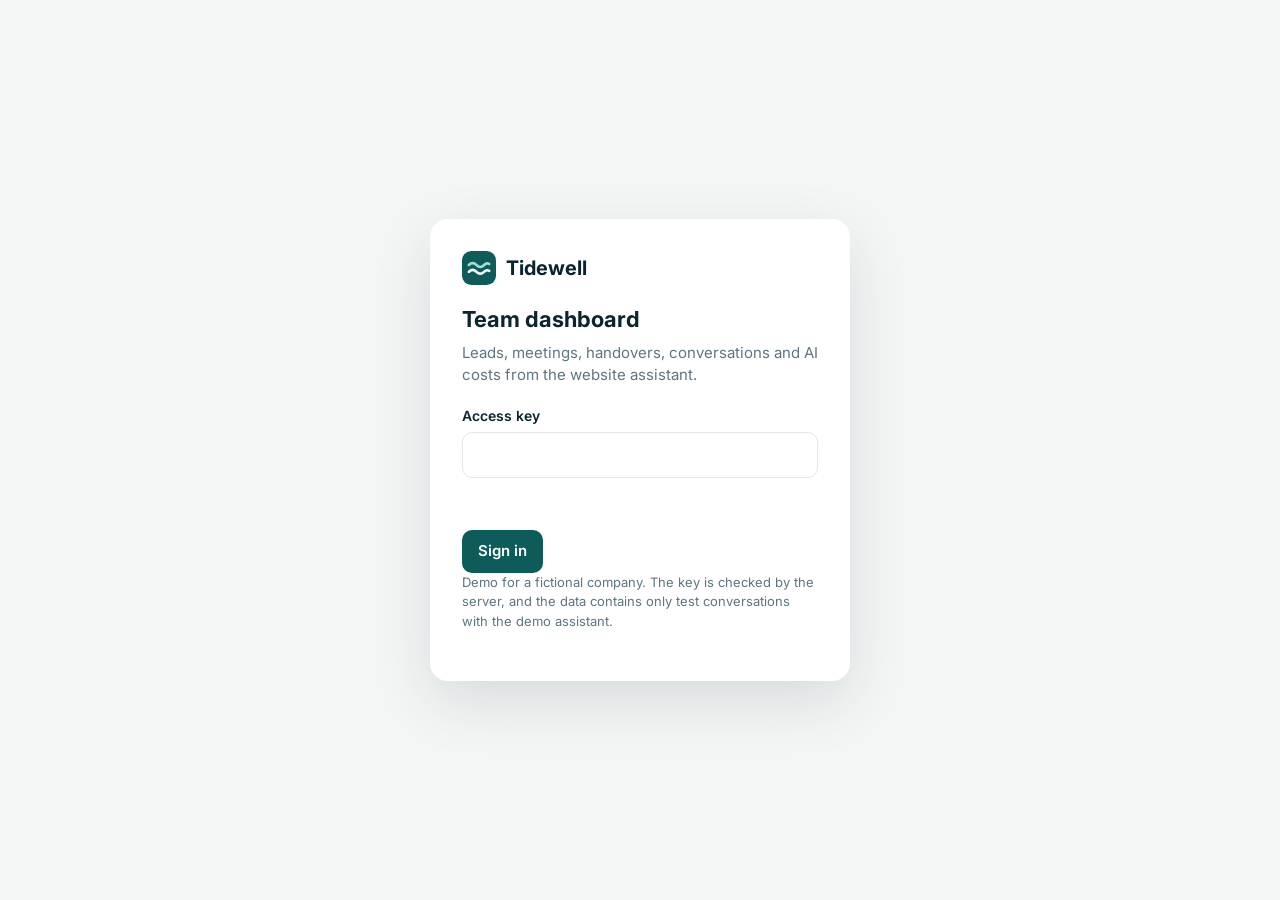
==== admin/index.html @ 9776bb17 "Tidewell demo: agentic website with live chat, voice and callback agents Co-Authored-By: Claude Opus" ====
<!doctype html>
<html lang="en">
<head>
<meta charset="utf-8">
<meta name="viewport" content="width=device-width, initial-scale=1">
<title>Team dashboard · Tidewell (demo)</title>
<meta name="robots" content="noindex, nofollow">
<link rel="icon" href="../assets/logo.svg" type="image/svg+xml">
<link rel="preconnect" href="https://fonts.googleapis.com">
<link rel="preconnect" href="https://fonts.gstatic.com" crossorigin>
<link href="https://fonts.googleapis.com/css2?family=Inter:wght@400;500;600;700&display=swap" rel="stylesheet">
<link rel="stylesheet" href="../assets/admin.css">
<script>window.TIDEWELL_ADMIN = {"enc":{"salt":"LC/PtNr9MpPQXmg7fQsrtA==","iv":"c6FfQCE/MiEJiNnZ","ct":"qjzvKp8yDVBAnEBCLkBki2WzOgLARNwyo0BzOTLVubaPNulQ5U6tWu4EjY/L457dsXQRWbig/HbWV4xxhSxdOFlnGzXGlRRGtUZivyzDtZmS7hZ/yDrUIg==","iter":210000}};</script>
<script src="../assets/admin.js" defer></script>
</head>
<body>
<section class="login" id="login">
  <form class="login-card" id="login-form">
    <div class="brand"><svg viewBox="0 0 40 40" aria-hidden="true"><rect width="40" height="40" rx="11" fill="#0d5c5a"/><path d="M8 16.5c3-3 6-3 9 0s6 3 9 0c2-2 4-2.4 6-1.2" stroke="#9fe0d6" stroke-width="3" fill="none" stroke-linecap="round"/><path d="M8 24.5c3-3 6-3 9 0s6 3 9 0c2-2 4-2.4 6-1.2" stroke="#fff" stroke-width="3" fill="none" stroke-linecap="round"/></svg><span>Tidewell</span></div>
    <h1>Team dashboard</h1>
    <p>Leads, meetings, handovers, conversations and AI costs from the website assistant.</p>
    <div class="field"><label for="key">Access key</label><input id="key" type="password" autocomplete="current-password" required></div>
    <p class="err" id="login-err" role="alert"></p>
    <button class="btn" id="login-btn" type="submit">Sign in</button>
    <p class="fine">Demo for a fictional company. The key is checked by the server, and the data contains only test conversations with the demo assistant.</p>
  </form>
</section>
<div class="app hidden" id="app">
  <nav class="side" aria-label="Dashboard sections">
    <div class="brand"><svg viewBox="0 0 40 40" aria-hidden="true"><rect width="40" height="40" rx="11" fill="#0d5c5a"/><path d="M8 16.5c3-3 6-3 9 0s6 3 9 0c2-2 4-2.4 6-1.2" stroke="#9fe0d6" stroke-width="3" fill="none" stroke-linecap="round"/><path d="M8 24.5c3-3 6-3 9 0s6 3 9 0c2-2 4-2.4 6-1.2" stroke="#fff" stroke-width="3" fill="none" stroke-linecap="round"/></svg><span>Tidewell<small>Team dashboard</small></span></div>
    <div id="tabs" role="tablist" style="display:contents"></div>
    <div class="spacer"></div>
    <a class="back" href="../index.html">← Back to website</a>
  </nav>
  <main>
    <div class="topbar">
      <h1 id="title">Overview</h1>
      <span class="meta" id="updated"></span>
      <button class="btn ghost sm" id="refresh" type="button">Refresh</button>
      <button class="btn ghost sm" id="signout" type="button">Sign out</button>
    </div>
    <div id="view"></div>
  </main>
</div>
</body>
</html>
---- assets/admin.css ----
:root {
  --ink: #0b2530; --ink-2: #33505a; --muted: #5d7680; --line: #e3e8e6; --bg: #f4f6f5; --white: #fff;
  --teal: #0d5c5a; --teal-2: #0a4746; --mist: #e3f1ee; --coral: #e8704a;
  --surface-1: #fcfcfb; --grid: #e6e9e8;
  --series-1: #2a78d6; --series-2: #eb6834; --series-3: #1baf7a;
  --good: #0ca30c; --warning: #fab219; --serious: #ec835a; --critical: #d03b3b;
  --body: "Inter", system-ui, -apple-system, "Segoe UI", Roboto, sans-serif;
}
* { box-sizing: border-box; }
body { margin: 0; font: 15px/1.5 var(--body); color: var(--ink); background: var(--bg); -webkit-font-smoothing: antialiased; }
button, input, select { font: inherit; }
a { color: var(--teal); }
:focus-visible { outline: 3px solid #2f9c95; outline-offset: 2px; border-radius: 6px; }
.hidden { display: none !important; }

/* Login */
.login { min-height: 100vh; display: grid; place-items: center; padding: 24px; }
.login-card { width: min(420px, 100%); background: var(--white); border-radius: 18px; padding: 32px; box-shadow: 0 20px 60px rgba(11, 37, 48, .12); }
.login-card .brand { display: flex; align-items: center; gap: 10px; font-weight: 700; font-size: 20px; margin-bottom: 18px; }
.login-card .brand svg { width: 34px; height: 34px; }
.login-card h1 { font-size: 22px; margin: 0 0 6px; }
.login-card p { color: var(--muted); margin: 0 0 18px; }
.field { display: grid; gap: 6px; margin-bottom: 14px; }
.field label { font-weight: 600; font-size: 14px; }
.field input { border: 1.5px solid var(--line); border-radius: 10px; padding: 11px 12px; }
.err { color: var(--critical); font-size: 14px; min-height: 20px; margin: 0 0 8px; }
.btn { display: inline-flex; align-items: center; gap: 8px; border: 0; border-radius: 10px; padding: 10px 16px; font-weight: 600; cursor: pointer; background: var(--teal); color: #fff; }
.btn:hover { background: var(--teal-2); }
.btn.ghost { background: transparent; color: var(--ink); border: 1.5px solid var(--line); }
.btn.ghost:hover { border-color: var(--ink-2); }
.btn.sm { padding: 6px 11px; font-size: 13.5px; }
.btn svg { width: 16px; height: 16px; }
.fine { font-size: 13px; color: var(--muted); margin-top: 16px; }

/* App shell */
.app { display: grid; grid-template-columns: 232px 1fr; min-height: 100vh; }
.side { background: var(--ink); color: #c9dbd8; padding: 20px 14px; position: sticky; top: 0; height: 100vh; display: flex; flex-direction: column; gap: 4px; }
.side .brand { display: flex; align-items: center; gap: 10px; color: #fff; font-weight: 700; font-size: 17px; padding: 4px 8px 18px; }
.side .brand svg { width: 30px; height: 30px; }
.side .brand small { display: block; font-weight: 500; font-size: 12px; color: #8fb1ab; }
.tab { display: flex; align-items: center; gap: 10px; width: 100%; background: none; border: 0; color: inherit; text-align: left; padding: 9px 10px; border-radius: 9px; cursor: pointer; font-weight: 500; }
.tab svg { width: 18px; height: 18px; flex: none; opacity: .85; }
.tab:hover { background: rgba(255, 255, 255, .06); color: #fff; }
.tab[aria-selected="true"] { background: rgba(159, 224, 214, .14); color: #fff; }
.tab .count { margin-left: auto; background: rgba(255, 255, 255, .1); border-radius: 999px; padding: 0 8px; font-size: 12px; font-variant-numeric: tabular-nums; }
.side .spacer { flex: 1; }
.side .back { color: #9fe0d6; font-size: 13.5px; padding: 8px 10px; text-decoration: none; }
main { padding: 24px 32px 48px; min-width: 0; }
.topbar { display: flex; align-items: center; gap: 12px; margin-bottom: 20px; flex-wrap: wrap; }
.topbar h1 { font-size: 24px; margin: 0; letter-spacing: -.01em; }
.topbar .meta { color: var(--muted); font-size: 13.5px; margin-left: auto; }
.demo-note { background: #fff8e6; border: 1px solid #f4e1a8; color: #6b5310; border-radius: 12px; padding: 10px 14px; font-size: 13.5px; margin-bottom: 18px; display: flex; gap: 10px; align-items: flex-start; }
.demo-note svg { width: 18px; height: 18px; flex: none; margin-top: 1px; }

/* Cards & tiles */
.tiles { display: grid; grid-template-columns: repeat(6, minmax(0, 1fr)); gap: 12px; margin-bottom: 18px; }
.tile { background: var(--white); border-radius: 14px; padding: 14px 16px; border: 1px solid var(--line); }
.tile .label { color: var(--muted); font-size: 13px; font-weight: 500; }
.tile .value { font-size: 28px; font-weight: 650; letter-spacing: -.01em; margin-top: 2px; }
.tile .sub { color: var(--muted); font-size: 12.5px; }
.card { background: var(--white); border-radius: 14px; border: 1px solid var(--line); padding: 18px 20px; margin-bottom: 18px; min-width: 0; }
.card h2 { font-size: 16px; margin: 0 0 2px; }
.card .desc { color: var(--muted); font-size: 13.5px; margin: 0 0 14px; }
.card-head { display: flex; align-items: flex-start; gap: 12px; }
.card-head .actions { margin-left: auto; display: flex; gap: 8px; }
.grid-2 { display: grid; grid-template-columns: 1.6fr 1fr; gap: 18px; }

/* Chart */
.viz-root { position: relative; }
.legend { display: flex; gap: 16px; flex-wrap: wrap; font-size: 13px; color: var(--ink-2); margin-bottom: 8px; }
.legend span { display: inline-flex; align-items: center; gap: 6px; }
.legend i { width: 10px; height: 10px; border-radius: 2px; display: inline-block; }
.chart svg { width: 100%; height: 240px; display: block; overflow: visible; }
.chart .tick { font-size: 11.5px; fill: var(--muted); font-variant-numeric: tabular-nums; }
.chart .col:hover rect.seg, .chart .col:focus rect.seg { filter: brightness(1.08); }
.chart .col:focus { outline: none; }
.chart .col:focus .hit { stroke: var(--ink); stroke-width: 1; }
.tooltip { position: absolute; pointer-events: none; background: var(--white); border: 1px solid var(--line); box-shadow: 0 8px 24px rgba(11, 37, 48, .14); border-radius: 10px; padding: 8px 10px; font-size: 12.5px; min-width: 150px; z-index: 5; }
.tooltip .t { color: var(--muted); margin-bottom: 4px; }
.tooltip .row { display: flex; align-items: center; gap: 8px; }
.tooltip .row b { font-variant-numeric: tabular-nums; min-width: 22px; }
.tooltip .key { width: 12px; height: 2px; border-radius: 2px; display: inline-block; }

/* Tables */
.table-wrap { overflow-x: auto; }
table { width: 100%; border-collapse: collapse; font-size: 14px; }
th { text-align: left; font-size: 12px; text-transform: uppercase; letter-spacing: .05em; color: var(--muted); font-weight: 600; padding: 8px 10px; border-bottom: 1px solid var(--line); white-space: nowrap; }
td { padding: 10px; border-bottom: 1px solid var(--line); vertical-align: top; }
tr:last-child td { border-bottom: 0; }
tbody tr.clickable { cursor: pointer; }
tbody tr.clickable:hover { background: #f7faf9; }
td.num { font-variant-numeric: tabular-nums; text-align: right; white-space: nowrap; }
td .sub { display: block; color: var(--muted); font-size: 12.5px; }
.empty { color: var(--muted); padding: 22px 4px; text-align: center; }
select.status { border: 1px solid var(--line); border-radius: 8px; padding: 4px 6px; background: #fff; font-size: 13px; }

/* Badges */
.badge { display: inline-flex; align-items: center; gap: 5px; border-radius: 999px; padding: 2px 9px; font-size: 12px; font-weight: 600; white-space: nowrap; background: #eef2f1; color: var(--ink-2); }
.badge svg { width: 13px; height: 13px; }
.badge.hot { background: #fdeae6; color: #9b2c22; }
.badge.warm { background: #fff3dc; color: #7a5300; }
.badge.nurture { background: #e8f0fb; color: #1c4f8f; }
.badge.nofit { background: #eef0ef; color: #4b5b60; }
.badge.good { background: #e3f5e3; color: #0b6b0b; }
.badge.review { background: #fdeae6; color: #9b2c22; }
.chan { display: inline-flex; align-items: center; gap: 6px; color: var(--ink-2); font-size: 13px; white-space: nowrap; }
.chan i { width: 8px; height: 8px; border-radius: 50%; display: inline-block; }

/* Activity */
.activity { list-style: none; margin: 0; padding: 0; display: grid; gap: 2px; }
.activity li { display: grid; grid-template-columns: 26px 1fr auto; gap: 10px; padding: 8px 0; border-bottom: 1px solid var(--line); align-items: start; }
.activity li:last-child { border-bottom: 0; }
.activity .ico { width: 26px; height: 26px; border-radius: 8px; background: var(--mist); color: var(--teal); display: grid; place-items: center; }
.activity .ico svg { width: 15px; height: 15px; }
.activity .when { color: var(--muted); font-size: 12.5px; white-space: nowrap; }
.activity .what { font-size: 14px; }
.activity .what span { display: block; color: var(--muted); font-size: 12.5px; }

/* Drawer */
.drawer-bg { position: fixed; inset: 0; background: rgba(11, 37, 48, .35); z-index: 40; }
.drawer { position: fixed; top: 0; right: 0; bottom: 0; width: min(640px, 100%); background: var(--white); z-index: 41; box-shadow: -20px 0 60px rgba(11, 37, 48, .18); display: flex; flex-direction: column; }
.drawer header { display: flex; align-items: flex-start; gap: 12px; padding: 18px 20px; border-bottom: 1px solid var(--line); }
.drawer header h3 { margin: 0; font-size: 17px; }
.drawer header .sub { color: var(--muted); font-size: 13px; }
.drawer header button { margin-left: auto; }
.drawer .body { padding: 18px 20px; overflow-y: auto; flex: 1; }
.kv { display: grid; grid-template-columns: 140px 1fr; gap: 6px 14px; font-size: 14px; margin-bottom: 16px; }
.kv dt { color: var(--muted); }
.kv dd { margin: 0; word-break: break-word; }
.transcript { display: grid; gap: 8px; }
.msg { max-width: 85%; padding: 8px 12px; border-radius: 12px; font-size: 14px; white-space: pre-wrap; }
.msg.agent { background: #f1f5f4; justify-self: start; }
.msg.user { background: var(--teal); color: #fff; justify-self: end; }
.msg.tool { background: #fbf7ee; border: 1px dashed #e7d9b5; font-family: ui-monospace, SFMono-Regular, Menlo, monospace; font-size: 12px; max-width: 100%; color: #5a4a1d; }
.drawer iframe { width: 100%; height: 520px; border: 1px solid var(--line); border-radius: 10px; background: #fff; }
.section-title { font-size: 13px; text-transform: uppercase; letter-spacing: .05em; color: var(--muted); font-weight: 600; margin: 18px 0 8px; }
audio { width: 100%; margin: 4px 0 12px; }
details.doc { border: 1px solid var(--line); border-radius: 10px; margin-bottom: 8px; }
details.doc summary { cursor: pointer; padding: 12px 14px; font-weight: 600; }
details.doc pre { white-space: pre-wrap; font: 13.5px/1.55 var(--body); margin: 0; padding: 0 14px 14px; color: var(--ink-2); }

@media (max-width: 1100px) { .tiles { grid-template-columns: repeat(3, 1fr); } .grid-2 { grid-template-columns: 1fr; } }
@media (max-width: 820px) {
  .app { grid-template-columns: 1fr; }
  .side { position: sticky; top: 0; height: auto; flex-direction: row; overflow-x: auto; padding: 8px; z-index: 20; gap: 2px; }
  .side .brand, .side .spacer, .side .back { display: none; }
  .tab { white-space: nowrap; width: auto; padding: 8px 10px; }
  .tab svg { display: none; }
  main { padding: 16px; }
  .tiles { grid-template-columns: repeat(2, 1fr); }
  .kv { grid-template-columns: 110px 1fr; }
}
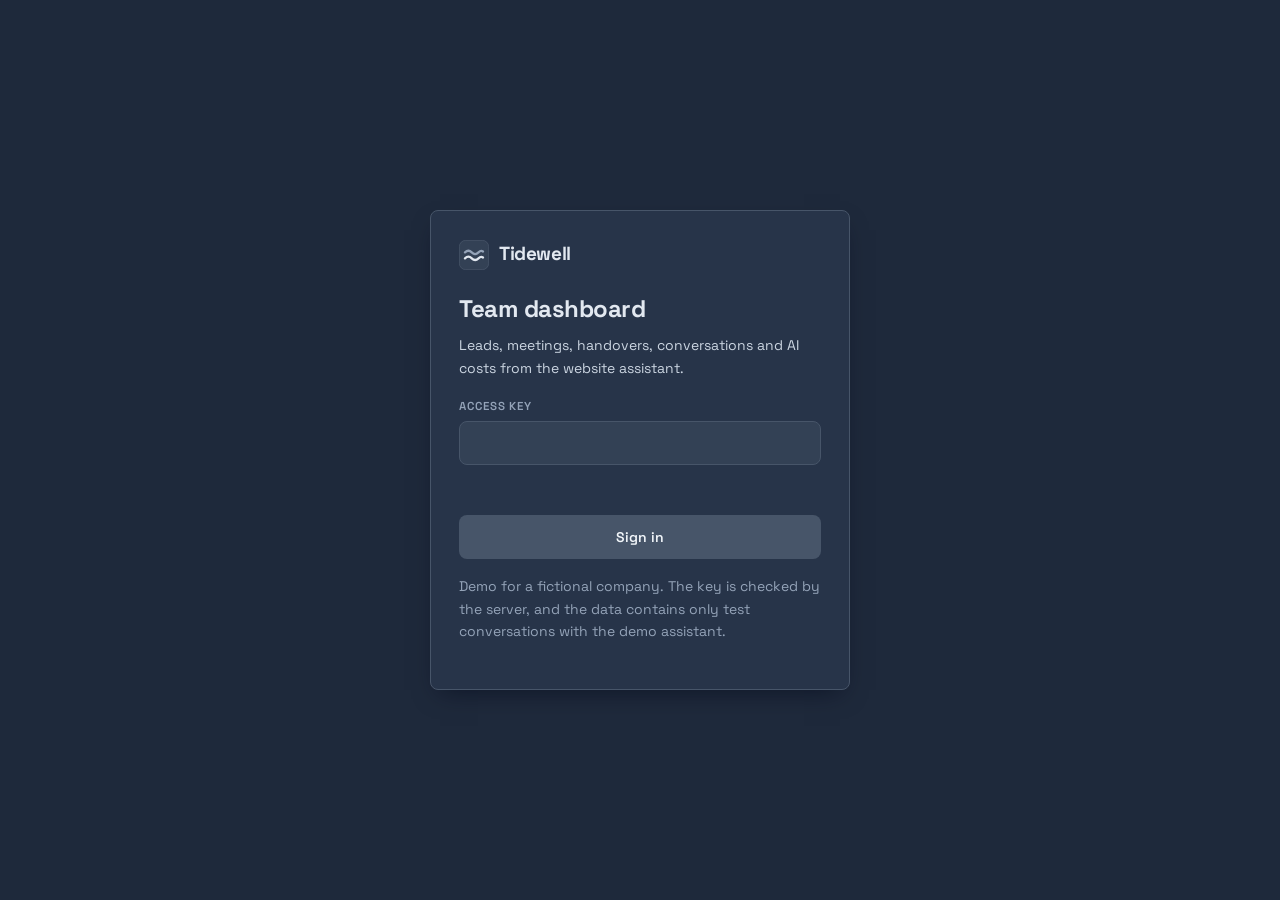
==== commit 9b78f05a: "Redesign site and dashboard in the Slate style Co-Authored-By: Claude Opus 5.5 <noreply@anthropic.co" ====
--- a/admin/index.html
+++ b/admin/index.html
@@ -5,18 +5,19 @@
 <meta name="viewport" content="width=device-width, initial-scale=1">
 <title>Team dashboard · Tidewell (demo)</title>
 <meta name="robots" content="noindex, nofollow">
+<meta name="theme-color" content="#273449">
 <link rel="icon" href="../assets/logo.svg" type="image/svg+xml">
 <link rel="preconnect" href="https://fonts.googleapis.com">
 <link rel="preconnect" href="https://fonts.gstatic.com" crossorigin>
-<link href="https://fonts.googleapis.com/css2?family=Inter:wght@400;500;600;700&display=swap" rel="stylesheet">
+<link href="https://fonts.googleapis.com/css2?family=Space+Grotesk:wght@400;500;600;700&display=swap" rel="stylesheet">
 <link rel="stylesheet" href="../assets/admin.css">
-<script>window.TIDEWELL_ADMIN = {"enc":{"salt":"LC/PtNr9MpPQXmg7fQsrtA==","iv":"c6FfQCE/MiEJiNnZ","ct":"qjzvKp8yDVBAnEBCLkBki2WzOgLARNwyo0BzOTLVubaPNulQ5U6tWu4EjY/L457dsXQRWbig/HbWV4xxhSxdOFlnGzXGlRRGtUZivyzDtZmS7hZ/yDrUIg==","iter":210000}};</script>
+<script>window.TIDEWELL_ADMIN = {"enc":{"salt":"9q2NnvQvTm/p0/k06gdTdA==","iv":"vSeAW6kbe3SxOSzY","ct":"GttIAVKPx+/QP9nVc1gLiDtw3pt/jJkVOP/F8rtfxkGUhg54ttF3LCcDq7N6g+ZKIsgFS91S8TXfpdsbphHDUxbgbe18Tp/TFgIfWmjy83xL91mpQ9BIsQ==","iter":210000}};</script>
 <script src="../assets/admin.js" defer></script>
 </head>
 <body>
 <section class="login" id="login">
   <form class="login-card" id="login-form">
-    <div class="brand"><svg viewBox="0 0 40 40" aria-hidden="true"><rect width="40" height="40" rx="11" fill="#0d5c5a"/><path d="M8 16.5c3-3 6-3 9 0s6 3 9 0c2-2 4-2.4 6-1.2" stroke="#9fe0d6" stroke-width="3" fill="none" stroke-linecap="round"/><path d="M8 24.5c3-3 6-3 9 0s6 3 9 0c2-2 4-2.4 6-1.2" stroke="#fff" stroke-width="3" fill="none" stroke-linecap="round"/></svg><span>Tidewell</span></div>
+    <div class="brand"><svg viewBox="0 0 40 40" aria-hidden="true"><rect width="40" height="40" rx="9" fill="#334155"/><rect x=".5" y=".5" width="39" height="39" rx="8.5" fill="none" stroke="#475569"/><path d="M8 16.5c3-3 6-3 9 0s6 3 9 0c2-2 4-2.4 6-1.2" stroke="#94A3B8" stroke-width="3" fill="none" stroke-linecap="round"/><path d="M8 24.5c3-3 6-3 9 0s6 3 9 0c2-2 4-2.4 6-1.2" stroke="#E2E8F0" stroke-width="3" fill="none" stroke-linecap="round"/></svg><span>Tidewell</span></div>
     <h1>Team dashboard</h1>
     <p>Leads, meetings, handovers, conversations and AI costs from the website assistant.</p>
     <div class="field"><label for="key">Access key</label><input id="key" type="password" autocomplete="current-password" required></div>
@@ -27,7 +28,7 @@
 </section>
 <div class="app hidden" id="app">
   <nav class="side" aria-label="Dashboard sections">
-    <div class="brand"><svg viewBox="0 0 40 40" aria-hidden="true"><rect width="40" height="40" rx="11" fill="#0d5c5a"/><path d="M8 16.5c3-3 6-3 9 0s6 3 9 0c2-2 4-2.4 6-1.2" stroke="#9fe0d6" stroke-width="3" fill="none" stroke-linecap="round"/><path d="M8 24.5c3-3 6-3 9 0s6 3 9 0c2-2 4-2.4 6-1.2" stroke="#fff" stroke-width="3" fill="none" stroke-linecap="round"/></svg><span>Tidewell<small>Team dashboard</small></span></div>
+    <div class="brand"><svg viewBox="0 0 40 40" aria-hidden="true"><rect width="40" height="40" rx="9" fill="#334155"/><rect x=".5" y=".5" width="39" height="39" rx="8.5" fill="none" stroke="#475569"/><path d="M8 16.5c3-3 6-3 9 0s6 3 9 0c2-2 4-2.4 6-1.2" stroke="#94A3B8" stroke-width="3" fill="none" stroke-linecap="round"/><path d="M8 24.5c3-3 6-3 9 0s6 3 9 0c2-2 4-2.4 6-1.2" stroke="#E2E8F0" stroke-width="3" fill="none" stroke-linecap="round"/></svg><span>Tidewell<small>Team dashboard</small></span></div>
     <div id="tabs" role="tablist" style="display:contents"></div>
     <div class="spacer"></div>
     <a class="back" href="../index.html">← Back to website</a>
--- a/assets/admin.css
+++ b/assets/admin.css
@@ -1,152 +1,207 @@
+/* Tidewell team dashboard — Style C "Slate". Every colour is a token below. */
 :root {
-  --ink: #0b2530; --ink-2: #33505a; --muted: #5d7680; --line: #e3e8e6; --bg: #f4f6f5; --white: #fff;
-  --teal: #0d5c5a; --teal-2: #0a4746; --mist: #e3f1ee; --coral: #e8704a;
-  --surface-1: #fcfcfb; --grid: #e6e9e8;
-  --series-1: #2a78d6; --series-2: #eb6834; --series-3: #1baf7a;
-  --good: #0ca30c; --warning: #fab219; --serious: #ec835a; --critical: #d03b3b;
-  --body: "Inter", system-ui, -apple-system, "Segoe UI", Roboto, sans-serif;
+  --bg: #1E293B;
+  --surface: #273449;
+  --surface-2: #334155;
+  --ink: #E2E8F0;
+  --ink-2: #CBD5E1;
+  --muted: #94A3B8;           /* never on --surface-2 */
+  --border: #334155;
+  --border-strong: #475569;
+  --accent: #475569;          /* fill only */
+  --accent-hover: #526277;
+  --on-accent: #F1F5F9;
+  --link: #CBD5E1;
+  --ok: #4ADE80;
+  --warn: #FBBF24;
+  --bad: #F87171;
+  --radius: 8px;
+  --shadow: 0 1px 0 rgba(2, 6, 23, 0.35);
+  --shadow-hover: 0 10px 24px -10px rgba(2, 6, 23, 0.6);
+  --scrim: rgba(2, 6, 23, 0.55);
+  /* Chart series: reference palette, dark steps, validated on --surface (all checks pass) */
+  --series-1: #3987E5;
+  --series-2: #D95926;
+  --series-3: #199E70;
+  --grid: #334155;
+  --axis: #475569;
+  --font: "Space Grotesk", system-ui, -apple-system, "Segoe UI", sans-serif;
+  --ease-out: cubic-bezier(0.22, 1, 0.36, 1);
+  --ease-press: cubic-bezier(0.34, 1.56, 0.64, 1);
 }
 * { box-sizing: border-box; }
-body { margin: 0; font: 15px/1.5 var(--body); color: var(--ink); background: var(--bg); -webkit-font-smoothing: antialiased; }
+body { margin: 0; font: 400 15px/1.6 var(--font); color: var(--ink-2); background: var(--bg); -webkit-font-smoothing: antialiased; }
 button, input, select { font: inherit; }
-a { color: var(--teal); }
-:focus-visible { outline: 3px solid #2f9c95; outline-offset: 2px; border-radius: 6px; }
+h1, h2, h3 { color: var(--ink); font-family: var(--font); }
+a { color: var(--link); text-underline-offset: 3px; }
+a:hover { color: var(--ink); }
+:focus-visible { outline: 2px solid var(--link); outline-offset: 2px; border-radius: 4px; }
 .hidden { display: none !important; }
 
+/* Buttons */
+.btn { display: inline-flex; align-items: center; justify-content: center; gap: 8px; height: 40px; padding: 0 16px; border: 1px solid transparent; border-radius: var(--radius); background: var(--accent); color: var(--on-accent); font-weight: 600; font-size: 14px; cursor: pointer; transition: background .16s, border-color .16s, transform .16s var(--ease-press); }
+.btn:hover { background: var(--accent-hover); }
+.btn:active { transform: scale(0.98); }
+.btn:disabled { opacity: .6; cursor: progress; }
+.btn.ghost { background: transparent; color: var(--ink-2); border-color: var(--border-strong); }
+.btn.ghost:hover { background: var(--surface-2); color: var(--ink); }
+.btn.sm { height: 36px; padding: 0 12px; font-size: 13.5px; }
+.btn svg { width: 16px; height: 16px; }
+
 /* Login */
-.login { min-height: 100vh; display: grid; place-items: center; padding: 24px; }
-.login-card { width: min(420px, 100%); background: var(--white); border-radius: 18px; padding: 32px; box-shadow: 0 20px 60px rgba(11, 37, 48, .12); }
-.login-card .brand { display: flex; align-items: center; gap: 10px; font-weight: 700; font-size: 20px; margin-bottom: 18px; }
-.login-card .brand svg { width: 34px; height: 34px; }
-.login-card h1 { font-size: 22px; margin: 0 0 6px; }
-.login-card p { color: var(--muted); margin: 0 0 18px; }
-.field { display: grid; gap: 6px; margin-bottom: 14px; }
-.field label { font-weight: 600; font-size: 14px; }
-.field input { border: 1.5px solid var(--line); border-radius: 10px; padding: 11px 12px; }
-.err { color: var(--critical); font-size: 14px; min-height: 20px; margin: 0 0 8px; }
-.btn { display: inline-flex; align-items: center; gap: 8px; border: 0; border-radius: 10px; padding: 10px 16px; font-weight: 600; cursor: pointer; background: var(--teal); color: #fff; }
-.btn:hover { background: var(--teal-2); }
-.btn.ghost { background: transparent; color: var(--ink); border: 1.5px solid var(--line); }
-.btn.ghost:hover { border-color: var(--ink-2); }
-.btn.sm { padding: 6px 11px; font-size: 13.5px; }
-.btn svg { width: 16px; height: 16px; }
-.fine { font-size: 13px; color: var(--muted); margin-top: 16px; }
-
-/* App shell */
-.app { display: grid; grid-template-columns: 232px 1fr; min-height: 100vh; }
-.side { background: var(--ink); color: #c9dbd8; padding: 20px 14px; position: sticky; top: 0; height: 100vh; display: flex; flex-direction: column; gap: 4px; }
-.side .brand { display: flex; align-items: center; gap: 10px; color: #fff; font-weight: 700; font-size: 17px; padding: 4px 8px 18px; }
-.side .brand svg { width: 30px; height: 30px; }
-.side .brand small { display: block; font-weight: 500; font-size: 12px; color: #8fb1ab; }
-.tab { display: flex; align-items: center; gap: 10px; width: 100%; background: none; border: 0; color: inherit; text-align: left; padding: 9px 10px; border-radius: 9px; cursor: pointer; font-weight: 500; }
-.tab svg { width: 18px; height: 18px; flex: none; opacity: .85; }
-.tab:hover { background: rgba(255, 255, 255, .06); color: #fff; }
-.tab[aria-selected="true"] { background: rgba(159, 224, 214, .14); color: #fff; }
-.tab .count { margin-left: auto; background: rgba(255, 255, 255, .1); border-radius: 999px; padding: 0 8px; font-size: 12px; font-variant-numeric: tabular-nums; }
+.login { min-height: 100vh; display: grid; place-items: center; padding: 24px 16px; }
+.login-card { width: min(420px, 100%); background: var(--surface); border: 1px solid var(--border-strong); border-radius: var(--radius); padding: 28px; box-shadow: var(--shadow-hover); }
+.login-card .brand { display: flex; align-items: center; gap: 10px; color: var(--ink); font-weight: 700; font-size: 19px; letter-spacing: -0.02em; margin-bottom: 20px; }
+.login-card .brand svg { width: 30px; height: 30px; }
+.login-card h1 { font-size: 24px; font-weight: 700; letter-spacing: -0.02em; margin: 0 0 6px; }
+.login-card p { color: var(--ink-2); margin: 0 0 18px; font-size: 14px; }
+.field { display: grid; gap: 6px; margin-bottom: 12px; }
+.field label { font-size: 11.5px; font-weight: 600; letter-spacing: .08em; text-transform: uppercase; color: var(--muted); }
+.field input { height: 44px; border: 1px solid var(--border-strong); border-radius: var(--radius); padding: 0 12px; background: var(--surface-2); color: var(--ink); }
+.field input:focus-visible { outline-offset: 0; }
+.err { color: var(--bad); font-size: 13.5px; min-height: 20px; margin: 0 0 8px; }
+.login .btn { width: 100%; height: 44px; }
+.fine { font-size: 13px; color: var(--muted) !important; margin-top: 16px !important; }
+
+/* Shell */
+.app { display: grid; grid-template-columns: 236px 1fr; min-height: 100vh; }
+.side { background: var(--surface); border-right: 1px solid var(--border); padding: 16px 12px; position: sticky; top: 0; height: 100vh; display: flex; flex-direction: column; gap: 2px; }
+.side .brand { display: flex; align-items: center; gap: 10px; color: var(--ink); font-weight: 700; font-size: 17px; letter-spacing: -0.02em; padding: 6px 8px 18px; }
+.side .brand svg { width: 28px; height: 28px; }
+.side .brand small { display: block; font-weight: 500; font-size: 11.5px; letter-spacing: .08em; text-transform: uppercase; color: var(--muted); }
+.tab { display: flex; align-items: center; gap: 10px; width: 100%; min-height: 40px; background: none; border: 0; color: var(--ink-2); text-align: left; padding: 8px 10px; border-radius: var(--radius); cursor: pointer; font-weight: 500; font-size: 14px; transition: background .16s; }
+.tab svg { width: 17px; height: 17px; flex: none; }
+.tab:hover { background: var(--surface-2); color: var(--ink); }
+.tab:active { transform: scale(0.98); }
+.tab[aria-selected="true"] { background: var(--accent); color: var(--on-accent); }
+.tab .count { margin-left: auto; background: var(--bg); color: var(--ink-2); border-radius: 999px; padding: 0 8px; font-size: 12px; font-variant-numeric: tabular-nums; }
 .side .spacer { flex: 1; }
-.side .back { color: #9fe0d6; font-size: 13.5px; padding: 8px 10px; text-decoration: none; }
-main { padding: 24px 32px 48px; min-width: 0; }
-.topbar { display: flex; align-items: center; gap: 12px; margin-bottom: 20px; flex-wrap: wrap; }
-.topbar h1 { font-size: 24px; margin: 0; letter-spacing: -.01em; }
-.topbar .meta { color: var(--muted); font-size: 13.5px; margin-left: auto; }
-.demo-note { background: #fff8e6; border: 1px solid #f4e1a8; color: #6b5310; border-radius: 12px; padding: 10px 14px; font-size: 13.5px; margin-bottom: 18px; display: flex; gap: 10px; align-items: flex-start; }
-.demo-note svg { width: 18px; height: 18px; flex: none; margin-top: 1px; }
-
-/* Cards & tiles */
-.tiles { display: grid; grid-template-columns: repeat(6, minmax(0, 1fr)); gap: 12px; margin-bottom: 18px; }
-.tile { background: var(--white); border-radius: 14px; padding: 14px 16px; border: 1px solid var(--line); }
-.tile .label { color: var(--muted); font-size: 13px; font-weight: 500; }
-.tile .value { font-size: 28px; font-weight: 650; letter-spacing: -.01em; margin-top: 2px; }
+.side .back { color: var(--link); font-size: 13.5px; padding: 10px; text-decoration: none; border-radius: var(--radius); }
+.side .back:hover { background: var(--surface-2); color: var(--ink); }
+main { padding: 24px 28px 48px; min-width: 0; max-width: 1280px; }
+.topbar { display: flex; align-items: center; gap: 10px; margin-bottom: 20px; flex-wrap: wrap; }
+.topbar h1 { font-size: clamp(24px, 2.8vw, 34px); font-weight: 600; letter-spacing: -0.02em; margin: 0; }
+.topbar .meta { color: var(--muted); font-size: 13px; margin-left: auto; font-variant-numeric: tabular-nums; }
+.demo-note { display: flex; gap: 10px; align-items: flex-start; background: var(--surface); border: 1px solid var(--border-strong); border-radius: var(--radius); padding: 12px 14px; font-size: 13.5px; color: var(--ink-2); margin-bottom: 16px; }
+.demo-note::before { content: ""; width: 8px; height: 8px; border-radius: 50%; background: var(--warn); flex: none; margin-top: 7px; }
+.demo-note svg { display: none; }
+
+/* Stats strip: one panel, vertical rules, no tile cards */
+.tiles { display: grid; grid-template-columns: repeat(6, minmax(0, 1fr)); background: var(--surface); border: 1px solid var(--border-strong); border-radius: var(--radius); box-shadow: var(--shadow); margin-bottom: 24px; }
+.tile { padding: 16px 18px; border-left: 1px solid var(--border-strong); min-width: 0; }
+.tile:first-child { border-left: 0; }
+.tile .label { font-size: 11.5px; font-weight: 600; letter-spacing: .08em; text-transform: uppercase; color: var(--muted); }
+.tile .value { font-size: 32px; font-weight: 700; letter-spacing: -0.02em; line-height: 1; color: var(--ink); margin: 10px 0 6px; font-variant-numeric: tabular-nums; }
 .tile .sub { color: var(--muted); font-size: 12.5px; }
-.card { background: var(--white); border-radius: 14px; border: 1px solid var(--line); padding: 18px 20px; margin-bottom: 18px; min-width: 0; }
-.card h2 { font-size: 16px; margin: 0 0 2px; }
+
+/* Panels */
+.card { background: var(--surface); border: 1px solid var(--border-strong); border-radius: var(--radius); box-shadow: var(--shadow); padding: 18px 20px; margin-bottom: 24px; min-width: 0; }
+.card h2 { font-size: 18px; font-weight: 600; letter-spacing: -0.01em; margin: 0 0 2px; }
 .card .desc { color: var(--muted); font-size: 13.5px; margin: 0 0 14px; }
 .card-head { display: flex; align-items: flex-start; gap: 12px; }
 .card-head .actions { margin-left: auto; display: flex; gap: 8px; }
-.grid-2 { display: grid; grid-template-columns: 1.6fr 1fr; gap: 18px; }
+.grid-2 { display: grid; grid-template-columns: minmax(0, 8fr) minmax(0, 4fr); gap: 24px; }
 
 /* Chart */
 .viz-root { position: relative; }
 .legend { display: flex; gap: 16px; flex-wrap: wrap; font-size: 13px; color: var(--ink-2); margin-bottom: 8px; }
 .legend span { display: inline-flex; align-items: center; gap: 6px; }
 .legend i { width: 10px; height: 10px; border-radius: 2px; display: inline-block; }
-.chart svg { width: 100%; height: 240px; display: block; overflow: visible; }
-.chart .tick { font-size: 11.5px; fill: var(--muted); font-variant-numeric: tabular-nums; }
-.chart .col:hover rect.seg, .chart .col:focus rect.seg { filter: brightness(1.08); }
+.chart svg { width: 100%; height: auto; aspect-ratio: 640 / 240; display: block; overflow: visible; }
+.chart .tick { font-size: 11.5px; fill: var(--muted); font-family: var(--font); font-variant-numeric: tabular-nums; }
+.chart .col { cursor: default; }
+.chart .col:hover path.seg, .chart .col:focus path.seg { opacity: .85; }
 .chart .col:focus { outline: none; }
-.chart .col:focus .hit { stroke: var(--ink); stroke-width: 1; }
-.tooltip { position: absolute; pointer-events: none; background: var(--white); border: 1px solid var(--line); box-shadow: 0 8px 24px rgba(11, 37, 48, .14); border-radius: 10px; padding: 8px 10px; font-size: 12.5px; min-width: 150px; z-index: 5; }
-.tooltip .t { color: var(--muted); margin-bottom: 4px; }
+.chart .col:focus .hit { stroke: var(--link); stroke-width: 1; }
+.tooltip { position: absolute; pointer-events: none; background: var(--surface-2); border: 1px solid var(--border-strong); box-shadow: var(--shadow-hover); border-radius: var(--radius); padding: 8px 10px; font-size: 12.5px; color: var(--ink-2); min-width: 160px; z-index: 5; }
+.tooltip .t { color: var(--ink-2); margin-bottom: 4px; }
 .tooltip .row { display: flex; align-items: center; gap: 8px; }
-.tooltip .row b { font-variant-numeric: tabular-nums; min-width: 22px; }
+.tooltip .row b { color: var(--ink); font-variant-numeric: tabular-nums; min-width: 24px; }
 .tooltip .key { width: 12px; height: 2px; border-radius: 2px; display: inline-block; }
 
-/* Tables */
+/* Tables: dense rows with dividers */
 .table-wrap { overflow-x: auto; }
 table { width: 100%; border-collapse: collapse; font-size: 14px; }
-th { text-align: left; font-size: 12px; text-transform: uppercase; letter-spacing: .05em; color: var(--muted); font-weight: 600; padding: 8px 10px; border-bottom: 1px solid var(--line); white-space: nowrap; }
-td { padding: 10px; border-bottom: 1px solid var(--line); vertical-align: top; }
+th { text-align: left; font-size: 11.5px; text-transform: uppercase; letter-spacing: .08em; color: var(--ink-2); font-weight: 600; padding: 10px; background: var(--surface-2); white-space: nowrap; }
+th:first-child { border-radius: 6px 0 0 6px; } th:last-child { border-radius: 0 6px 6px 0; }
+td { padding: 12px 10px; border-bottom: 1px solid var(--border-strong); vertical-align: top; color: var(--ink-2); }
 tr:last-child td { border-bottom: 0; }
-tbody tr.clickable { cursor: pointer; }
-tbody tr.clickable:hover { background: #f7faf9; }
+tbody tr.clickable { cursor: pointer; transition: background .16s; }
+tbody tr.clickable:hover { background: var(--surface-2); }
+tbody tr.clickable:hover td .sub { color: var(--ink-2); }
 td.num { font-variant-numeric: tabular-nums; text-align: right; white-space: nowrap; }
 td .sub { display: block; color: var(--muted); font-size: 12.5px; }
 .empty { color: var(--muted); padding: 22px 4px; text-align: center; }
-select.status { border: 1px solid var(--line); border-radius: 8px; padding: 4px 6px; background: #fff; font-size: 13px; }
-
-/* Badges */
-.badge { display: inline-flex; align-items: center; gap: 5px; border-radius: 999px; padding: 2px 9px; font-size: 12px; font-weight: 600; white-space: nowrap; background: #eef2f1; color: var(--ink-2); }
-.badge svg { width: 13px; height: 13px; }
-.badge.hot { background: #fdeae6; color: #9b2c22; }
-.badge.warm { background: #fff3dc; color: #7a5300; }
-.badge.nurture { background: #e8f0fb; color: #1c4f8f; }
-.badge.nofit { background: #eef0ef; color: #4b5b60; }
-.badge.good { background: #e3f5e3; color: #0b6b0b; }
-.badge.review { background: #fdeae6; color: #9b2c22; }
+select.status { height: 36px; border: 1px solid var(--border-strong); border-radius: var(--radius); padding: 0 8px; background: var(--surface-2); color: var(--ink); font-size: 13px; }
+
+/* Status: a dot plus its label, never colour alone */
+.badge { display: inline-flex; align-items: center; gap: 7px; font-size: 13px; font-weight: 500; color: var(--ink-2); white-space: nowrap; }
+.badge::before { content: ""; width: 8px; height: 8px; border-radius: 50%; background: var(--warn); flex: none; }
+.badge svg { display: none; }
+.badge.good::before, .badge.hot::before { background: var(--ok); }
+.badge.warm::before { background: var(--warn); }
+.badge.review::before, .badge.nofit::before { background: var(--bad); }
+.badge.nurture::before { background: var(--muted); }
 .chan { display: inline-flex; align-items: center; gap: 6px; color: var(--ink-2); font-size: 13px; white-space: nowrap; }
-.chan i { width: 8px; height: 8px; border-radius: 50%; display: inline-block; }
-
-/* Activity */
-.activity { list-style: none; margin: 0; padding: 0; display: grid; gap: 2px; }
-.activity li { display: grid; grid-template-columns: 26px 1fr auto; gap: 10px; padding: 8px 0; border-bottom: 1px solid var(--line); align-items: start; }
+.chan i { width: 8px; height: 8px; border-radius: 2px; display: inline-block; }
+
+/* Activity list */
+.activity { list-style: none; margin: 0; padding: 0; }
+.activity li { display: grid; grid-template-columns: 22px 1fr auto; gap: 10px; padding: 10px 0; border-bottom: 1px solid var(--border-strong); align-items: start; min-height: 48px; }
 .activity li:last-child { border-bottom: 0; }
-.activity .ico { width: 26px; height: 26px; border-radius: 8px; background: var(--mist); color: var(--teal); display: grid; place-items: center; }
-.activity .ico svg { width: 15px; height: 15px; }
-.activity .when { color: var(--muted); font-size: 12.5px; white-space: nowrap; }
-.activity .what { font-size: 14px; }
+.activity .ico { color: var(--ink-2); padding-top: 2px; }
+.activity .ico svg { width: 16px; height: 16px; }
+.activity .when { color: var(--muted); font-size: 12.5px; white-space: nowrap; font-variant-numeric: tabular-nums; }
+.activity .what { font-size: 14px; color: var(--ink); }
 .activity .what span { display: block; color: var(--muted); font-size: 12.5px; }
 
 /* Drawer */
-.drawer-bg { position: fixed; inset: 0; background: rgba(11, 37, 48, .35); z-index: 40; }
-.drawer { position: fixed; top: 0; right: 0; bottom: 0; width: min(640px, 100%); background: var(--white); z-index: 41; box-shadow: -20px 0 60px rgba(11, 37, 48, .18); display: flex; flex-direction: column; }
-.drawer header { display: flex; align-items: flex-start; gap: 12px; padding: 18px 20px; border-bottom: 1px solid var(--line); }
-.drawer header h3 { margin: 0; font-size: 17px; }
+.drawer-bg { position: fixed; inset: 0; background: var(--scrim); z-index: 40; }
+.drawer { position: fixed; top: 0; right: 0; bottom: 0; width: min(640px, 100%); background: var(--surface); border-left: 1px solid var(--border-strong); z-index: 41; box-shadow: var(--shadow-hover); display: flex; flex-direction: column; }
+.drawer header { display: flex; align-items: flex-start; gap: 12px; padding: 16px 20px; border-bottom: 1px solid var(--border-strong); }
+.drawer header h3 { margin: 0; font-size: 18px; font-weight: 600; letter-spacing: -0.01em; }
 .drawer header .sub { color: var(--muted); font-size: 13px; }
 .drawer header button { margin-left: auto; }
-.drawer .body { padding: 18px 20px; overflow-y: auto; flex: 1; }
-.kv { display: grid; grid-template-columns: 140px 1fr; gap: 6px 14px; font-size: 14px; margin-bottom: 16px; }
+.drawer .body { padding: 16px 20px; overflow-y: auto; flex: 1; }
+.kv { display: grid; grid-template-columns: 140px 1fr; gap: 0; font-size: 14px; margin: 0 0 16px; }
+.kv dt, .kv dd { padding: 8px 0; border-bottom: 1px solid var(--border-strong); margin: 0; }
 .kv dt { color: var(--muted); }
-.kv dd { margin: 0; word-break: break-word; }
+.kv dd { color: var(--ink); word-break: break-word; }
 .transcript { display: grid; gap: 8px; }
-.msg { max-width: 85%; padding: 8px 12px; border-radius: 12px; font-size: 14px; white-space: pre-wrap; }
-.msg.agent { background: #f1f5f4; justify-self: start; }
-.msg.user { background: var(--teal); color: #fff; justify-self: end; }
-.msg.tool { background: #fbf7ee; border: 1px dashed #e7d9b5; font-family: ui-monospace, SFMono-Regular, Menlo, monospace; font-size: 12px; max-width: 100%; color: #5a4a1d; }
-.drawer iframe { width: 100%; height: 520px; border: 1px solid var(--line); border-radius: 10px; background: #fff; }
-.section-title { font-size: 13px; text-transform: uppercase; letter-spacing: .05em; color: var(--muted); font-weight: 600; margin: 18px 0 8px; }
+.msg { max-width: 85%; padding: 8px 12px; border-radius: var(--radius); font-size: 14px; white-space: pre-wrap; }
+.msg.agent { background: var(--bg); color: var(--ink-2); justify-self: start; border: 1px solid var(--border-strong); }
+.msg.user { background: var(--accent); color: var(--on-accent); justify-self: end; }
+.msg.tool { background: var(--bg); border: 1px dashed var(--border-strong); font-size: 12.5px; max-width: 100%; color: var(--ink-2); }
+.drawer iframe { width: 100%; height: 520px; border: 1px solid var(--border-strong); border-radius: var(--radius); background: var(--ink); }
+.section-title { font-size: 11.5px; text-transform: uppercase; letter-spacing: .08em; color: var(--muted); font-weight: 600; margin: 18px 0 8px; }
 audio { width: 100%; margin: 4px 0 12px; }
-details.doc { border: 1px solid var(--line); border-radius: 10px; margin-bottom: 8px; }
-details.doc summary { cursor: pointer; padding: 12px 14px; font-weight: 600; }
-details.doc pre { white-space: pre-wrap; font: 13.5px/1.55 var(--body); margin: 0; padding: 0 14px 14px; color: var(--ink-2); }
-
-@media (max-width: 1100px) { .tiles { grid-template-columns: repeat(3, 1fr); } .grid-2 { grid-template-columns: 1fr; } }
+details.doc { border-bottom: 1px solid var(--border-strong); }
+details.doc:first-of-type { border-top: 1px solid var(--border-strong); }
+details.doc summary { cursor: pointer; min-height: 48px; display: flex; align-items: center; color: var(--ink); font-weight: 600; }
+details.doc summary:hover { background: var(--surface-2); }
+details.doc pre { white-space: pre-wrap; font: 13.5px/1.55 var(--font); margin: 0; padding: 0 0 14px; color: var(--ink-2); }
+
+/* Fade up once (applied by admin.js to view children) */
+.reveal { opacity: 0; transform: translateY(16px); transition: opacity .6s var(--ease-out), transform .6s var(--ease-out); }
+.reveal.in { opacity: 1; transform: none; }
+
+@media (max-width: 1100px) { .tiles { grid-template-columns: repeat(3, minmax(0, 1fr)); } .tile:nth-child(4) { border-left: 0; } .tile:nth-child(n+4) { border-top: 1px solid var(--border-strong); } .grid-2 { grid-template-columns: 1fr; } }
 @media (max-width: 820px) {
   .app { grid-template-columns: 1fr; }
-  .side { position: sticky; top: 0; height: auto; flex-direction: row; overflow-x: auto; padding: 8px; z-index: 20; gap: 2px; }
+  .side { position: sticky; top: 0; height: auto; flex-direction: row; overflow-x: auto; padding: 8px; z-index: 20; border-right: 0; border-bottom: 1px solid var(--border); }
   .side .brand, .side .spacer, .side .back { display: none; }
-  .tab { white-space: nowrap; width: auto; padding: 8px 10px; }
+  .tab { white-space: nowrap; width: auto; min-height: 44px; }
   .tab svg { display: none; }
   main { padding: 16px; }
-  .tiles { grid-template-columns: repeat(2, 1fr); }
+  .tiles { grid-template-columns: repeat(2, minmax(0, 1fr)); }
+  .tile:nth-child(n) { border-left: 1px solid var(--border-strong); border-top: 0; }
+  .tile:nth-child(odd) { border-left: 0; }
+  .tile:nth-child(n+3) { border-top: 1px solid var(--border-strong); }
+  .btn.sm { height: 44px; }
   .kv { grid-template-columns: 110px 1fr; }
 }
+@media (prefers-reduced-motion: reduce) {
+  .reveal { opacity: 1; transform: none; transition: none; }
+  *, *::before, *::after { transition: none !important; animation: none !important; }
+  .btn:active, .tab:active { transform: none; }
+}
